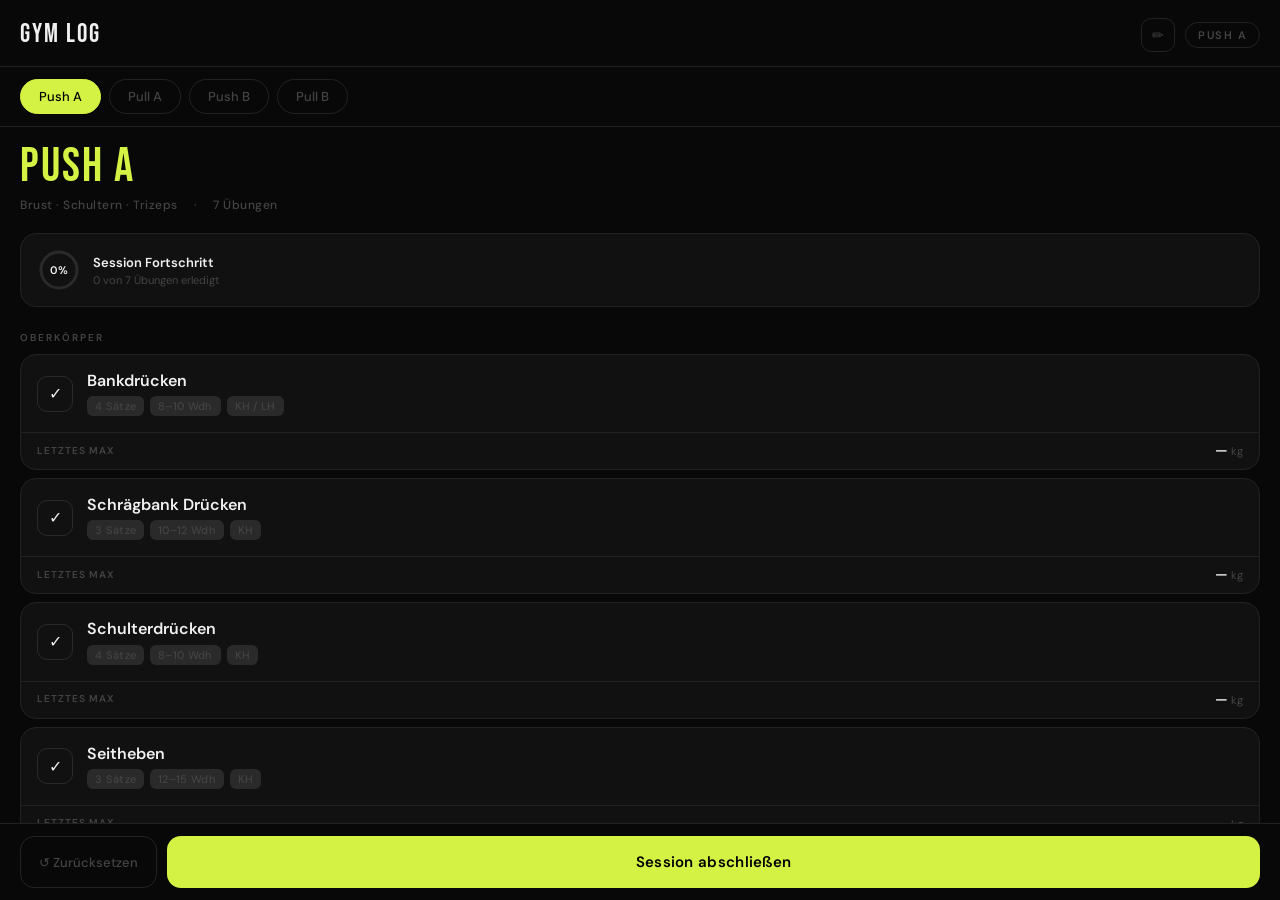
==== index.html @ f44f60a2 "feat: dynamic exercise rendering with edit mode + max weight" ====
<!DOCTYPE html>
<html lang="de">
<head>
<meta charset="UTF-8">
<meta name="viewport" content="width=device-width, initial-scale=1.0, maximum-scale=1.0, user-scalable=no">
<title>GYM LOG</title>
<link href="https://fonts.googleapis.com/css2?family=Bebas+Neue&family=DM+Sans:wght@300;400;500;600&display=swap" rel="stylesheet">
<link rel="stylesheet" href="style.css">
</head>
<body>

<!-- TOP BAR -->
<div class="topbar">
  <div class="logo">GYM LOG</div>
  <div class="topbar-right">
    <button class="btn-edit-mode" id="btn-edit-mode" onclick="toggleEditMode()" title="Bearbeiten">✏</button>
    <div class="session-badge" id="session-badge">Push A</div>
  </div>
</div>

<!-- TRAINING TABS -->
<div class="tab-row">
  <button class="tab push active" onclick="switchTab('pushA', this)">Push A</button>
  <button class="tab pull" onclick="switchTab('pullA', this)">Pull A</button>
  <button class="tab push" onclick="switchTab('pushB', this)">Push B</button>
  <button class="tab pull" onclick="switchTab('pullB', this)">Pull B</button>
</div>

<!-- MAIN CONTENT — panels populated by script.js -->
<div class="main" id="main-scroll">
  <div class="training-panel active" id="panel-pushA"></div>
  <div class="training-panel" id="panel-pullA"></div>
  <div class="training-panel" id="panel-pushB"></div>
  <div class="training-panel" id="panel-pullB"></div>
</div>

<!-- BOTTOM BAR -->
<div class="bottombar" id="bottombar">
  <div class="normal-btns">
    <button class="btn-reset" onclick="resetSession()">↺ Zurücksetzen</button>
    <button class="btn-done push" id="btn-finish" onclick="finishSession()">Session abschließen</button>
  </div>
  <button class="btn-done push edit-done-btn" onclick="toggleEditMode()">Fertig</button>
</div>

<!-- COMPLETION SCREEN -->
<div class="complete-screen" id="complete-screen">
  <div class="complete-emoji">💪</div>
  <div class="complete-title">FERTIG!</div>
  <div class="complete-sub">Starke Session.<br>Erhol dich gut und trink genug.</div>
  <button class="btn-back" onclick="closeComplete()">Zurück zum Plan</button>
</div>

<!-- EDIT SHEET OVERLAY -->
<div class="sheet-overlay" id="sheet-overlay" onclick="closeSheet()"></div>

<!-- EDIT SHEET -->
<div class="edit-sheet" id="edit-sheet">
  <div class="sheet-handle"></div>
  <div class="sheet-title" id="sheet-title">Übung bearbeiten</div>
  <div class="sheet-fields">
    <div class="field-group">
      <label class="field-label" for="edit-name">Name</label>
      <input class="field-input" type="text" id="edit-name" placeholder="Übungsname" autocomplete="off">
    </div>
    <div class="field-group">
      <label class="field-label" for="edit-sets">Sätze</label>
      <input class="field-input" type="text" id="edit-sets" placeholder="z.B. 3 Sätze" autocomplete="off">
    </div>
    <div class="field-group">
      <label class="field-label" for="edit-reps">Wiederholungen</label>
      <input class="field-input" type="text" id="edit-reps" placeholder="z.B. 10–12 Wdh" autocomplete="off">
    </div>
    <div class="field-group">
      <label class="field-label" for="edit-equip">Gerät</label>
      <input class="field-input" type="text" id="edit-equip" placeholder="z.B. KH, Maschine" autocomplete="off">
    </div>
  </div>
  <div class="sheet-actions">
    <button class="btn-delete-ex" id="btn-delete-ex" onclick="deleteExercise()">Löschen</button>
    <button class="btn-save-ex" id="btn-save-ex" onclick="saveExercise()">Speichern</button>
  </div>
</div>

<script src="script.js"></script>
</body>
</html>
---- style.css ----
:root {
    --bg:       #080808;
    --s1:       #111111;
    --s2:       #1a1a1a;
    --border:   #222222;
    --text:     #f0f0f0;
    --muted:    #444;
    --dim:      #2a2a2a;
    --push:     #d4f244;
    --pull:     #44f2c8;
    --done-bg:  rgba(212,242,68,0.07);
    --radius:   16px;
  }

  * { box-sizing: border-box; margin: 0; padding: 0; -webkit-tap-highlight-color: transparent; }

  html, body { height: 100%; overflow: hidden; }

  body {
    background: var(--bg);
    color: var(--text);
    font-family: 'DM Sans', sans-serif;
    display: flex;
    flex-direction: column;
  }

  /* ── TOP NAV ── */
  .topbar {
    flex-shrink: 0;
    display: flex;
    align-items: center;
    justify-content: space-between;
    padding: 18px 20px 14px;
    border-bottom: 1px solid var(--border);
    background: var(--bg);
  }

  .logo {
    font-family: 'Bebas Neue', sans-serif;
    font-size: 26px;
    letter-spacing: 2px;
    line-height: 1;
  }

  .session-badge {
    font-size: 11px;
    font-weight: 600;
    letter-spacing: 1.5px;
    text-transform: uppercase;
    padding: 5px 12px;
    border-radius: 20px;
    border: 1px solid var(--border);
    color: var(--muted);
  }

  /* ── TRAINING TABS ── */
  .tab-row {
    flex-shrink: 0;
    display: flex;
    gap: 8px;
    padding: 12px 20px;
    overflow-x: auto;
    scrollbar-width: none;
    border-bottom: 1px solid var(--border);
  }
  .tab-row::-webkit-scrollbar { display: none; }

  .tab {
    flex-shrink: 0;
    padding: 8px 18px;
    border-radius: 30px;
    border: 1px solid var(--border);
    background: none;
    color: var(--muted);
    font-family: 'DM Sans', sans-serif;
    font-size: 13px;
    font-weight: 500;
    cursor: pointer;
    transition: all 0.2s;
    white-space: nowrap;
  }

  .tab.push.active { background: var(--push); color: #000; border-color: var(--push); }
  .tab.pull.active { background: var(--pull); color: #000; border-color: var(--pull); }

  /* ── MAIN SCROLL AREA ── */
  .main {
    flex: 1;
    overflow-y: auto;
    -webkit-overflow-scrolling: touch;
    padding: 16px 20px 100px;
  }

  /* ── SESSION HEADER ── */
  .session-header {
    margin-bottom: 20px;
  }

  .session-title {
    font-family: 'Bebas Neue', sans-serif;
    font-size: 48px;
    letter-spacing: 2px;
    line-height: 1;
  }

  .session-meta {
    display: flex;
    align-items: center;
    gap: 16px;
    margin-top: 6px;
  }

  .session-meta span {
    font-size: 12px;
    color: var(--muted);
    font-weight: 500;
    letter-spacing: 0.5px;
  }

  .accent-push { color: var(--push); }
  .accent-pull { color: var(--pull); }

  /* ── OVERALL PROGRESS ── */
  .overall-progress {
    display: flex;
    align-items: center;
    gap: 12px;
    margin-bottom: 24px;
    padding: 14px 16px;
    background: var(--s1);
    border: 1px solid var(--border);
    border-radius: var(--radius);
  }

  .prog-ring {
    position: relative;
    width: 44px;
    height: 44px;
    flex-shrink: 0;
  }

  .prog-ring svg { transform: rotate(-90deg); }

  .prog-ring .ring-bg { fill: none; stroke: var(--dim); stroke-width: 3; }
  .prog-ring .ring-fill { fill: none; stroke-width: 3; stroke-linecap: round; transition: stroke-dashoffset 0.4s ease; }
  .prog-ring .ring-text {
    position: absolute; inset: 0;
    display: flex; align-items: center; justify-content: center;
    font-size: 11px; font-weight: 600; transform: rotate(0deg);
  }

  .prog-info { flex: 1; }
  .prog-label { font-size: 13px; font-weight: 600; }
  .prog-sub { font-size: 11px; color: var(--muted); margin-top: 2px; }

  /* ── GROUP LABEL ── */
  .group-label {
    font-size: 10px;
    font-weight: 600;
    color: var(--muted);
    text-transform: uppercase;
    letter-spacing: 2px;
    margin: 20px 0 10px;
  }

  /* ── EXERCISE CARD ── */
  .ex-card {
    background: var(--s1);
    border: 1px solid var(--border);
    border-radius: var(--radius);
    margin-bottom: 8px;
    overflow: hidden;
    transition: border-color 0.2s;
  }

  .ex-card.done {
    border-color: rgba(212,242,68,0.2);
    background: var(--done-bg);
  }

  .ex-main {
    display: flex;
    align-items: center;
    gap: 14px;
    padding: 16px;
    cursor: pointer;
    min-height: 72px;
  }

  /* Big tap target checkbox */
  .ex-check {
    width: 36px;
    height: 36px;
    border-radius: 10px;
    border: 1.5px solid var(--dim);
    flex-shrink: 0;
    display: flex;
    align-items: center;
    justify-content: center;
    transition: all 0.2s;
    font-size: 16px;
  }

  .ex-card.done .ex-check {
    background: var(--push);
    border-color: var(--push);
    color: #000;
  }

  .pull-card.done .ex-check {
    background: var(--pull);
    border-color: var(--pull);
  }

  .ex-info { flex: 1; min-width: 0; }

  .ex-name {
    font-size: 16px;
    font-weight: 600;
    line-height: 1.2;
    transition: color 0.2s;
  }

  .ex-card.done .ex-name { color: var(--muted); }

  .ex-sets-row {
    display: flex;
    gap: 6px;
    margin-top: 6px;
    flex-wrap: wrap;
  }

  .set-pill {
    font-size: 11px;
    font-weight: 500;
    padding: 3px 8px;
    border-radius: 6px;
    background: var(--dim);
    color: var(--muted);
    letter-spacing: 0.3px;
  }

  /* ── BOTTOM BAR ── */
  .bottombar {
    flex-shrink: 0;
    position: fixed;
    bottom: 0; left: 0; right: 0;
    padding: 12px 20px max(env(safe-area-inset-bottom), 12px);
    background: var(--bg);
    border-top: 1px solid var(--border);
    display: flex;
    gap: 10px;
  }

  .btn-reset {
    flex: 0 0 auto;
    padding: 0 18px;
    height: 52px;
    background: none;
    border: 1px solid var(--border);
    border-radius: 14px;
    color: var(--muted);
    font-family: 'DM Sans', sans-serif;
    font-size: 13px;
    font-weight: 500;
    cursor: pointer;
    transition: all 0.2s;
  }

  .btn-reset:active { border-color: var(--muted); color: var(--text); }

  .btn-done {
    flex: 1;
    height: 52px;
    border: none;
    border-radius: 14px;
    font-family: 'DM Sans', sans-serif;
    font-size: 15px;
    font-weight: 600;
    cursor: pointer;
    transition: all 0.2s;
    letter-spacing: 0.3px;
  }

  .btn-done.push { background: var(--push); color: #000; }
  .btn-done.pull { background: var(--pull); color: #000; }
  .btn-done:active { transform: scale(0.98); opacity: 0.9; }

  /* ── COMPLETION SCREEN ── */
  .complete-screen {
    display: none;
    position: fixed;
    inset: 0;
    background: var(--bg);
    z-index: 300;
    flex-direction: column;
    align-items: center;
    justify-content: center;
    padding: 40px;
    text-align: center;
  }

  .complete-screen.visible { display: flex; }

  .complete-emoji { font-size: 64px; margin-bottom: 24px; }

  .complete-title {
    font-family: 'Bebas Neue', sans-serif;
    font-size: 56px;
    letter-spacing: 3px;
    line-height: 1;
    margin-bottom: 12px;
  }

  .complete-sub { font-size: 16px; color: var(--muted); margin-bottom: 40px; line-height: 1.5; }

  .btn-back {
    padding: 16px 40px;
    background: var(--push);
    color: #000;
    border: none;
    border-radius: 14px;
    font-family: 'DM Sans', sans-serif;
    font-size: 15px;
    font-weight: 600;
    cursor: pointer;
  }

  /* ── MAX WEIGHT ROW ── */
  .ex-max-row {
    display: flex;
    align-items: center;
    justify-content: space-between;
    padding: 8px 16px 10px;
    border-top: 1px solid var(--border);
    cursor: pointer;
    transition: background 0.15s;
  }

  .ex-max-row:active { background: rgba(255,255,255,0.04); }

  .ex-card.done .ex-max-row { border-top-color: rgba(212,242,68,0.1); }
  .pull-card.done .ex-max-row { border-top-color: rgba(68,242,200,0.1); }

  .max-label {
    font-size: 10px;
    font-weight: 600;
    color: var(--muted);
    text-transform: uppercase;
    letter-spacing: 1px;
  }

  .max-value-wrap {
    display: flex;
    align-items: baseline;
    gap: 3px;
  }

  .max-value {
    font-size: 14px;
    font-weight: 600;
    color: var(--text);
  }

  .max-unit {
    font-size: 11px;
    color: var(--muted);
  }

  .max-input {
    width: 68px;
    background: var(--dim);
    border: 1px solid var(--muted);
    border-radius: 6px;
    color: var(--text);
    font-size: 14px;
    font-weight: 600;
    font-family: 'DM Sans', sans-serif;
    padding: 2px 8px;
    text-align: right;
    outline: none;
  }

  /* Panel visibility */
  .training-panel { display: none; }
  .training-panel.active { display: block; }

  /* Divider between groups */
  .group-divider { height: 1px; background: var(--border); margin: 20px 0 0; }

  /* ── TOPBAR EDIT BUTTON ── */
  .topbar-right {
    display: flex;
    align-items: center;
    gap: 10px;
  }

  .btn-edit-mode {
    width: 34px;
    height: 34px;
    border-radius: 10px;
    border: 1px solid var(--border);
    background: none;
    color: var(--muted);
    font-size: 14px;
    cursor: pointer;
    display: flex;
    align-items: center;
    justify-content: center;
    transition: all 0.2s;
    flex-shrink: 0;
  }

  .btn-edit-mode.active {
    background: var(--push);
    border-color: var(--push);
    color: #000;
  }

  /* ── EDIT MODE CARD ── */
  .ex-edit-btn {
    flex-shrink: 0;
    width: 34px;
    height: 34px;
    border-radius: 9px;
    background: var(--dim);
    border: 1px solid var(--border);
    display: flex;
    align-items: center;
    justify-content: center;
    font-size: 13px;
    cursor: pointer;
    color: var(--muted);
    transition: background 0.15s;
  }
  .ex-edit-btn:active { background: var(--s2); color: var(--text); }

  .btn-add-ex {
    width: 100%;
    margin-top: 8px;
    padding: 13px;
    background: none;
    border: 1px dashed var(--border);
    border-radius: var(--radius);
    color: var(--muted);
    font-family: 'DM Sans', sans-serif;
    font-size: 13px;
    font-weight: 500;
    cursor: pointer;
    text-align: center;
    transition: all 0.2s;
  }
  .btn-add-ex:active { border-color: var(--muted); color: var(--text); }

  /* ── BOTTOMBAR EDIT MODE ── */
  .normal-btns { display: flex; gap: 10px; flex: 1; }
  .edit-done-btn { display: none; }
  .bottombar.edit-mode .normal-btns { display: none; }
  .bottombar.edit-mode .edit-done-btn { display: block; flex: 1; }

  /* ── SHEET OVERLAY ── */
  .sheet-overlay {
    display: none;
    position: fixed;
    inset: 0;
    background: rgba(0, 0, 0, 0.55);
    z-index: 100;
  }
  .sheet-overlay.open { display: block; }

  /* ── EDIT SHEET ── */
  .edit-sheet {
    position: fixed;
    bottom: 0; left: 0; right: 0;
    background: var(--s1);
    border-top: 1px solid var(--border);
    border-radius: 20px 20px 0 0;
    padding: 16px 20px max(env(safe-area-inset-bottom), 24px);
    z-index: 150;
    transform: translateY(100%);
    transition: transform 0.3s cubic-bezier(0.32, 0.72, 0, 1);
  }
  .edit-sheet.open { transform: translateY(0); }

  .sheet-handle {
    width: 36px;
    height: 4px;
    background: var(--border);
    border-radius: 2px;
    margin: 0 auto 20px;
  }

  .sheet-title {
    font-family: 'Bebas Neue', sans-serif;
    font-size: 22px;
    letter-spacing: 1px;
    margin-bottom: 20px;
  }

  .sheet-fields {
    display: flex;
    flex-direction: column;
    gap: 12px;
    margin-bottom: 20px;
  }

  .field-group { display: flex; flex-direction: column; gap: 5px; }

  .field-label {
    font-size: 10px;
    font-weight: 600;
    color: var(--muted);
    text-transform: uppercase;
    letter-spacing: 1px;
  }

  .field-input {
    width: 100%;
    background: var(--s2);
    border: 1px solid var(--border);
    border-radius: 10px;
    color: var(--text);
    font-family: 'DM Sans', sans-serif;
    font-size: 15px;
    font-weight: 500;
    padding: 11px 14px;
    outline: none;
    transition: border-color 0.2s;
    -webkit-appearance: none;
  }
  .field-input:focus { border-color: var(--push); }

  .sheet-actions {
    display: flex;
    gap: 10px;
  }

  .btn-delete-ex {
    flex-shrink: 0;
    padding: 0 20px;
    height: 52px;
    background: none;
    border: 1px solid #e05555;
    border-radius: 14px;
    color: #e05555;
    font-family: 'DM Sans', sans-serif;
    font-size: 14px;
    font-weight: 500;
    cursor: pointer;
    transition: all 0.2s;
  }
  .btn-delete-ex:active { background: rgba(224, 85, 85, 0.1); }

  .btn-save-ex {
    flex: 1;
    height: 52px;
    background: var(--push);
    border: none;
    border-radius: 14px;
    color: #000;
    font-family: 'DM Sans', sans-serif;
    font-size: 15px;
    font-weight: 600;
    cursor: pointer;
    transition: all 0.2s;
  }
  .btn-save-ex:active { opacity: 0.9; transform: scale(0.98); }
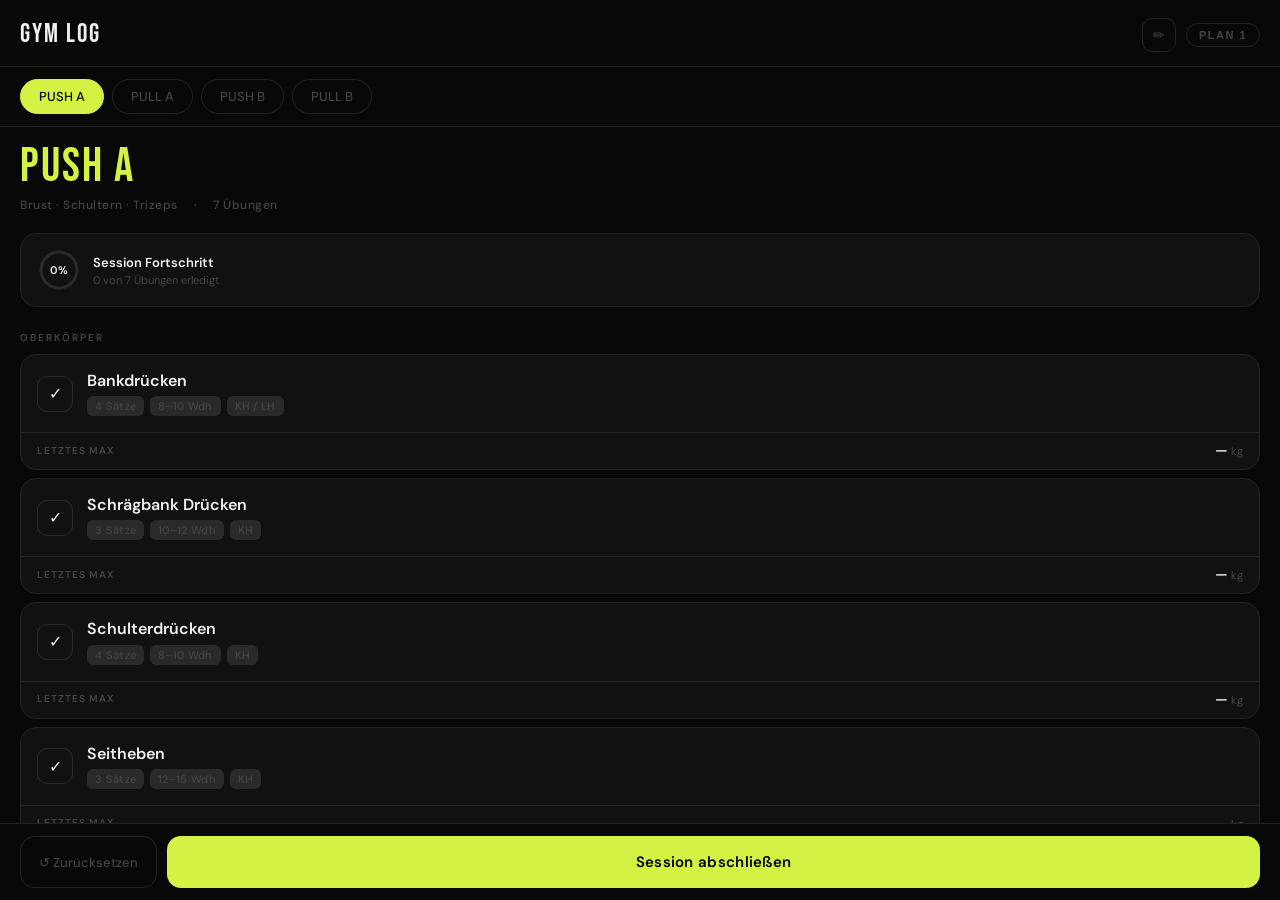
==== commit 0d2082e4: "feat: split into two separate plans with plan selector and exercise reordering - Plan 1: your 4-tab " ====
--- a/index.html
+++ b/index.html
@@ -6,15 +6,21 @@
 <title>GYM LOG</title>
 <link href="https://fonts.googleapis.com/css2?family=Bebas+Neue&family=DM+Sans:wght@300;400;500;600&display=swap" rel="stylesheet">
 <link rel="stylesheet" href="style.css">
+<link rel="manifest" href="manifest.json">
+<meta name="theme-color" content="#080808">
+<meta name="apple-mobile-web-app-capable" content="yes">
+<meta name="apple-mobile-web-app-status-bar-style" content="black-translucent">
+<link rel="apple-touch-icon" sizes="180x180" href="icons/icon-180.png">
+<link rel="icon" type="image/png" sizes="192x192" href="icons/icon-192.png">
 </head>
 <body>
 
 <!-- TOP BAR -->
 <div class="topbar">
-  <div class="logo">GYM LOG</div>
+  <div class="logo">Gym Log</div>
   <div class="topbar-right">
     <button class="btn-edit-mode" id="btn-edit-mode" onclick="toggleEditMode()" title="Bearbeiten">✏</button>
-    <div class="session-badge" id="session-badge">Push A</div>
+    <button class="plan-selector" id="plan-selector" onclick="switchPlan(activePlan === 'plan1' ? 'plan2' : 'plan1')">Plan 1</button>
   </div>
 </div>
 
@@ -83,5 +89,10 @@
 </div>
 
 <script src="script.js"></script>
+<script>
+  if ('serviceWorker' in navigator) {
+    navigator.serviceWorker.register('service-worker.js');
+  }
+</script>
 </body>
 </html>
--- a/style.css
+++ b/style.css
@@ -42,7 +42,7 @@
     line-height: 1;
   }
 
-  .session-badge {
+  .plan-selector {
     font-size: 11px;
     font-weight: 600;
     letter-spacing: 1.5px;
@@ -50,8 +50,12 @@
     padding: 5px 12px;
     border-radius: 20px;
     border: 1px solid var(--border);
-    color: var(--muted);
-  }
+    background: none;
+    color: var(--muted);
+    cursor: pointer;
+    transition: all 0.2s;
+  }
+  .plan-selector:active { border-color: var(--text); color: var(--text); }
 
   /* ── TRAINING TABS ── */
   .tab-row {
@@ -434,6 +438,27 @@
     transition: background 0.15s;
   }
   .ex-edit-btn:active { background: var(--s2); color: var(--text); }
+
+  .ex-reorder {
+    display: flex;
+    gap: 6px;
+    padding: 8px 16px 10px;
+    border-top: 1px solid var(--border);
+  }
+
+  .btn-move-ex {
+    flex: 1;
+    padding: 8px;
+    background: var(--dim);
+    border: 1px solid var(--border);
+    border-radius: 8px;
+    color: var(--muted);
+    font-size: 13px;
+    font-weight: 600;
+    cursor: pointer;
+    transition: all 0.15s;
+  }
+  .btn-move-ex:active { background: var(--s2); color: var(--text); }
 
   .btn-add-ex {
     width: 100%;
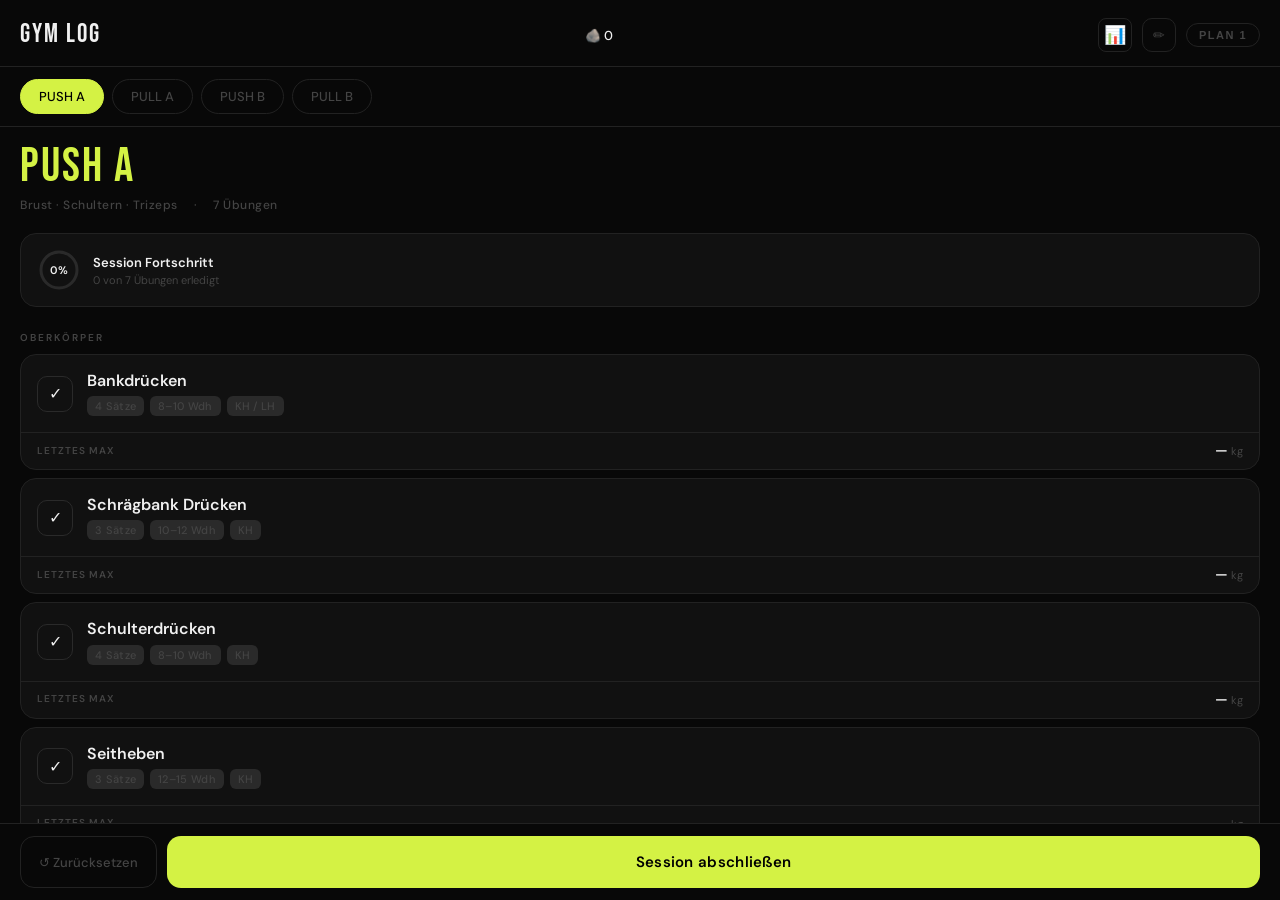
==== commit 2f033155: "feat: add test plan, session tracking with tier gamification, and history modal - Add plan3 (Test Pl" ====
--- a/index.html
+++ b/index.html
@@ -18,19 +18,16 @@
 <!-- TOP BAR -->
 <div class="topbar">
   <div class="logo">Gym Log</div>
+  <div id="streak-badge" class="streak-badge">🪨 0</div>
   <div class="topbar-right">
+    <button class="btn-history" id="btn-history" onclick="openHistoryModal()" title="Verlauf">📊</button>
     <button class="btn-edit-mode" id="btn-edit-mode" onclick="toggleEditMode()" title="Bearbeiten">✏</button>
-    <button class="plan-selector" id="plan-selector" onclick="switchPlan(activePlan === 'plan1' ? 'plan2' : 'plan1')">Plan 1</button>
+    <button class="plan-selector" id="plan-selector" onclick="switchPlan(activePlan === 'plan1' ? 'plan2' : activePlan === 'plan2' ? 'plan3' : 'plan1')">Plan 1</button>
   </div>
 </div>
 
-<!-- TRAINING TABS -->
-<div class="tab-row">
-  <button class="tab push active" onclick="switchTab('pushA', this)">Push A</button>
-  <button class="tab pull" onclick="switchTab('pullA', this)">Pull A</button>
-  <button class="tab push" onclick="switchTab('pushB', this)">Push B</button>
-  <button class="tab pull" onclick="switchTab('pullB', this)">Pull B</button>
-</div>
+<!-- TRAINING TABS — populated by script.js -->
+<div class="tab-row"></div>
 
 <!-- MAIN CONTENT — panels populated by script.js -->
 <div class="main" id="main-scroll">
@@ -38,6 +35,9 @@
   <div class="training-panel" id="panel-pullA"></div>
   <div class="training-panel" id="panel-pushB"></div>
   <div class="training-panel" id="panel-pullB"></div>
+  <div class="training-panel" id="panel-ganzkörper"></div>
+  <div class="training-panel" id="panel-testPushA"></div>
+  <div class="training-panel" id="panel-testPullA"></div>
 </div>
 
 <!-- BOTTOM BAR -->
@@ -53,6 +53,7 @@
 <div class="complete-screen" id="complete-screen">
   <div class="complete-emoji">💪</div>
   <div class="complete-title">FERTIG!</div>
+  <div class="complete-tier">🪨 0 Sessions</div>
   <div class="complete-sub">Starke Session.<br>Erhol dich gut und trink genug.</div>
   <button class="btn-back" onclick="closeComplete()">Zurück zum Plan</button>
 </div>
@@ -88,6 +89,15 @@
   </div>
 </div>
 
+<!-- HISTORY MODAL OVERLAY -->
+<div class="history-overlay" id="history-overlay" onclick="closeHistoryModal()"></div>
+
+<!-- HISTORY MODAL -->
+<div class="history-modal" id="history-modal">
+  <div class="modal-handle"></div>
+  <div class="modal-content"></div>
+</div>
+
 <script src="script.js"></script>
 <script>
   if ('serviceWorker' in navigator) {
--- a/style.css
+++ b/style.css
@@ -10,6 +10,19 @@
     --pull:     #44f2c8;
     --done-bg:  rgba(212,242,68,0.07);
     --radius:   16px;
+    --ease-out: cubic-bezier(0.23, 1, 0.32, 1);
+    --ease-drawer: cubic-bezier(0.32, 0.72, 0, 1);
+    --duration-fast: 150ms;
+    --duration-standard: 200ms;
+    --duration-drawer: 300ms;
+  }
+
+  @media (prefers-reduced-motion: reduce) {
+    :root {
+      --duration-fast: 0ms;
+      --duration-standard: 0ms;
+      --duration-drawer: 0ms;
+    }
   }
 
   * { box-sizing: border-box; margin: 0; padding: 0; -webkit-tap-highlight-color: transparent; }
@@ -53,9 +66,9 @@
     background: none;
     color: var(--muted);
     cursor: pointer;
-    transition: all 0.2s;
-  }
-  .plan-selector:active { border-color: var(--text); color: var(--text); }
+    transition: color var(--duration-standard) var(--ease-out), border-color var(--duration-standard) var(--ease-out), transform var(--duration-fast) var(--ease-out);
+  }
+  .plan-selector:active { border-color: var(--text); color: var(--text); transform: scale(0.96); }
 
   /* ── TRAINING TABS ── */
   .tab-row {
@@ -80,12 +93,29 @@
     font-size: 13px;
     font-weight: 500;
     cursor: pointer;
-    transition: all 0.2s;
+    transition: background var(--duration-standard) var(--ease-out), color var(--duration-standard) var(--ease-out), border-color var(--duration-standard) var(--ease-out), transform var(--duration-fast) var(--ease-out);
     white-space: nowrap;
   }
 
-  .tab.push.active { background: var(--push); color: #000; border-color: var(--push); }
-  .tab.pull.active { background: var(--pull); color: #000; border-color: var(--pull); }
+  .tab:active { transform: scale(0.96); }
+  .tab.push.active {
+    background: var(--push);
+    color: #000;
+    border-color: var(--push);
+    animation: tabBounce 0.4s cubic-bezier(0.68, -0.55, 0.265, 1.55);
+  }
+  .tab.pull.active {
+    background: var(--pull);
+    color: #000;
+    border-color: var(--pull);
+    animation: tabBounce 0.4s cubic-bezier(0.68, -0.55, 0.265, 1.55);
+  }
+
+  @keyframes tabBounce {
+    0% { transform: scale(0.8) translateY(-5px); }
+    70% { transform: scale(1.05) translateY(2px); }
+    100% { transform: scale(1) translateY(0); }
+  }
 
   /* ── MAIN SCROLL AREA ── */
   .main {
@@ -146,13 +176,27 @@
   .prog-ring svg { transform: rotate(-90deg); }
 
   .prog-ring .ring-bg { fill: none; stroke: var(--dim); stroke-width: 3; }
-  .prog-ring .ring-fill { fill: none; stroke-width: 3; stroke-linecap: round; transition: stroke-dashoffset 0.4s ease; }
+  .prog-ring .ring-fill {
+    fill: none;
+    stroke-width: 3;
+    stroke-linecap: round;
+    transition: stroke-dashoffset var(--duration-standard) var(--ease-out);
+  }
+  .prog-ring:has(.ring-fill[style*="stroke-dashoffset"]) {
+    animation: ringPulse 0.5s ease-out;
+  }
   .prog-ring .ring-text {
     position: absolute; inset: 0;
     display: flex; align-items: center; justify-content: center;
     font-size: 11px; font-weight: 600; transform: rotate(0deg);
   }
 
+  @keyframes ringPulse {
+    0% { filter: drop-shadow(0 0 2px currentColor); }
+    50% { filter: drop-shadow(0 0 6px currentColor); }
+    100% { filter: drop-shadow(0 0 2px currentColor); }
+  }
+
   .prog-info { flex: 1; }
   .prog-label { font-size: 13px; font-weight: 600; }
   .prog-sub { font-size: 11px; color: var(--muted); margin-top: 2px; }
@@ -174,7 +218,7 @@
     border-radius: var(--radius);
     margin-bottom: 8px;
     overflow: hidden;
-    transition: border-color 0.2s;
+    transition: border-color var(--duration-standard) var(--ease-out), background var(--duration-standard) var(--ease-out);
   }
 
   .ex-card.done {
@@ -201,7 +245,7 @@
     display: flex;
     align-items: center;
     justify-content: center;
-    transition: all 0.2s;
+    transition: all 0.3s cubic-bezier(0.68, -0.55, 0.265, 1.55);
     font-size: 16px;
   }
 
@@ -209,11 +253,19 @@
     background: var(--push);
     border-color: var(--push);
     color: #000;
+    animation: popCheck 0.4s cubic-bezier(0.68, -0.55, 0.265, 1.55);
   }
 
   .pull-card.done .ex-check {
     background: var(--pull);
     border-color: var(--pull);
+    animation: popCheck 0.4s cubic-bezier(0.68, -0.55, 0.265, 1.55);
+  }
+
+  @keyframes popCheck {
+    0% { transform: scale(0.5) rotate(-180deg); }
+    70% { transform: scale(1.15); }
+    100% { transform: scale(1) rotate(0deg); }
   }
 
   .ex-info { flex: 1; min-width: 0; }
@@ -268,10 +320,10 @@
     font-size: 13px;
     font-weight: 500;
     cursor: pointer;
-    transition: all 0.2s;
-  }
-
-  .btn-reset:active { border-color: var(--muted); color: var(--text); }
+    transition: color var(--duration-standard) var(--ease-out), border-color var(--duration-standard) var(--ease-out), transform var(--duration-fast) var(--ease-out);
+  }
+
+  .btn-reset:active { border-color: var(--muted); color: var(--text); transform: scale(0.97); }
 
   .btn-done {
     flex: 1;
@@ -282,31 +334,56 @@
     font-size: 15px;
     font-weight: 600;
     cursor: pointer;
-    transition: all 0.2s;
+    transition: background var(--duration-standard) var(--ease-out), transform var(--duration-fast) var(--ease-out);
     letter-spacing: 0.3px;
   }
 
   .btn-done.push { background: var(--push); color: #000; }
   .btn-done.pull { background: var(--pull); color: #000; }
-  .btn-done:active { transform: scale(0.98); opacity: 0.9; }
+  .btn-done:active { transform: scale(0.95); box-shadow: 0 8px 16px rgba(0,0,0,0.4); }
 
   /* ── COMPLETION SCREEN ── */
   .complete-screen {
-    display: none;
     position: fixed;
     inset: 0;
     background: var(--bg);
     z-index: 300;
+    display: flex;
     flex-direction: column;
     align-items: center;
     justify-content: center;
     padding: 40px;
     text-align: center;
-  }
-
-  .complete-screen.visible { display: flex; }
-
-  .complete-emoji { font-size: 64px; margin-bottom: 24px; }
+    opacity: 0;
+    transform: scale(0.95);
+    pointer-events: none;
+    transition: opacity var(--duration-drawer) var(--ease-out), transform var(--duration-drawer) var(--ease-out);
+  }
+
+  .complete-screen.visible {
+    opacity: 1;
+    transform: scale(1);
+    pointer-events: auto;
+  }
+
+  .complete-emoji {
+    font-size: 80px;
+    margin-bottom: 16px;
+  }
+
+  .complete-tier {
+    font-size: 16px;
+    font-weight: 500;
+    color: var(--push);
+    margin-bottom: 20px;
+    animation: bounce 0.6s cubic-bezier(0.68, -0.55, 0.265, 1.55);
+  }
+
+  @keyframes bounce {
+    0% { transform: scale(0) translateY(40px); opacity: 0; }
+    50% { opacity: 1; }
+    100% { transform: scale(1) translateY(0); }
+  }
 
   .complete-title {
     font-family: 'Bebas Neue', sans-serif;
@@ -314,6 +391,12 @@
     letter-spacing: 3px;
     line-height: 1;
     margin-bottom: 12px;
+    animation: fadeInUp 0.6s ease-out 0.1s both;
+  }
+
+  @keyframes fadeInUp {
+    from { opacity: 0; transform: translateY(20px); }
+    to { opacity: 1; transform: translateY(0); }
   }
 
   .complete-sub { font-size: 16px; color: var(--muted); margin-bottom: 40px; line-height: 1.5; }
@@ -328,7 +411,10 @@
     font-size: 15px;
     font-weight: 600;
     cursor: pointer;
-  }
+    transition: transform var(--duration-fast) var(--ease-out);
+  }
+
+  .btn-back:active { transform: scale(0.97); }
 
   /* ── MAX WEIGHT ROW ── */
   .ex-max-row {
@@ -338,7 +424,7 @@
     padding: 8px 16px 10px;
     border-top: 1px solid var(--border);
     cursor: pointer;
-    transition: background 0.15s;
+    transition: background var(--duration-fast) var(--ease-out);
   }
 
   .ex-max-row:active { background: rgba(255,255,255,0.04); }
@@ -385,19 +471,105 @@
     outline: none;
   }
 
-  /* Panel visibility */
-  .training-panel { display: none; }
-  .training-panel.active { display: block; }
+  /* Panel visibility and transitions */
+  .training-panel {
+    display: none;
+    animation: panelExit 250ms var(--ease-out) forwards;
+  }
+  .training-panel.active {
+    display: block;
+    animation: panelEnter 250ms var(--ease-out) forwards;
+  }
+  .training-panel.plan-switch {
+    animation: panelExitPlan 350ms var(--ease-out) forwards;
+  }
+  .training-panel.active.plan-switch {
+    animation: panelEnterPlan 350ms var(--ease-out) forwards;
+  }
+
+  @keyframes panelEnter {
+    from {
+      opacity: 0;
+      transform: translateX(24px);
+    }
+    to {
+      opacity: 1;
+      transform: translateX(0);
+    }
+  }
+
+  @keyframes panelExit {
+    from {
+      opacity: 1;
+      transform: translateX(0);
+    }
+    to {
+      opacity: 0;
+      transform: translateX(-24px);
+    }
+  }
+
+  @keyframes panelEnterPlan {
+    from {
+      opacity: 0;
+      transform: scale(0.98);
+      filter: blur(4px);
+    }
+    to {
+      opacity: 1;
+      transform: scale(1);
+      filter: blur(0);
+    }
+  }
+
+  @keyframes panelExitPlan {
+    from {
+      opacity: 1;
+      transform: scale(1);
+      filter: blur(0);
+    }
+    to {
+      opacity: 0;
+      transform: scale(0.98);
+      filter: blur(4px);
+    }
+  }
 
   /* Divider between groups */
   .group-divider { height: 1px; background: var(--border); margin: 20px 0 0; }
 
+  /* ── STREAK BADGE ── */
+  .streak-badge {
+    font-size: 13px;
+    font-weight: 500;
+    padding: 4px 0;
+    color: var(--text);
+    flex: 1;
+    text-align: center;
+  }
+
   /* ── TOPBAR EDIT BUTTON ── */
   .topbar-right {
     display: flex;
     align-items: center;
     gap: 10px;
   }
+
+  .btn-history {
+    width: 34px;
+    height: 34px;
+    display: flex;
+    align-items: center;
+    justify-content: center;
+    font-size: 18px;
+    background: none;
+    border: 1px solid var(--border);
+    border-radius: 8px;
+    color: var(--text);
+    cursor: pointer;
+    transition: border-color var(--duration-standard) var(--ease-out), transform var(--duration-fast) var(--ease-out);
+  }
+  .btn-history:active { border-color: var(--text); transform: scale(0.96); }
 
   .btn-edit-mode {
     width: 34px;
@@ -411,10 +583,11 @@
     display: flex;
     align-items: center;
     justify-content: center;
-    transition: all 0.2s;
+    transition: background var(--duration-standard) var(--ease-out), border-color var(--duration-standard) var(--ease-out), color var(--duration-standard) var(--ease-out), transform var(--duration-fast) var(--ease-out);
     flex-shrink: 0;
   }
 
+  .btn-edit-mode:active { transform: scale(0.96); }
   .btn-edit-mode.active {
     background: var(--push);
     border-color: var(--push);
@@ -435,9 +608,9 @@
     font-size: 13px;
     cursor: pointer;
     color: var(--muted);
-    transition: background 0.15s;
-  }
-  .ex-edit-btn:active { background: var(--s2); color: var(--text); }
+    transition: background var(--duration-fast) var(--ease-out), color var(--duration-fast) var(--ease-out), transform var(--duration-fast) var(--ease-out);
+  }
+  .ex-edit-btn:active { background: var(--s2); color: var(--text); transform: scale(0.96); }
 
   .ex-reorder {
     display: flex;
@@ -456,9 +629,9 @@
     font-size: 13px;
     font-weight: 600;
     cursor: pointer;
-    transition: all 0.15s;
-  }
-  .btn-move-ex:active { background: var(--s2); color: var(--text); }
+    transition: background var(--duration-fast) var(--ease-out), color var(--duration-fast) var(--ease-out), transform var(--duration-fast) var(--ease-out);
+  }
+  .btn-move-ex:active { background: var(--s2); color: var(--text); transform: scale(0.96); }
 
   .btn-add-ex {
     width: 100%;
@@ -473,9 +646,9 @@
     font-weight: 500;
     cursor: pointer;
     text-align: center;
-    transition: all 0.2s;
-  }
-  .btn-add-ex:active { border-color: var(--muted); color: var(--text); }
+    transition: border-color var(--duration-standard) var(--ease-out), color var(--duration-standard) var(--ease-out), transform var(--duration-fast) var(--ease-out);
+  }
+  .btn-add-ex:active { border-color: var(--muted); color: var(--text); transform: scale(0.97); }
 
   /* ── BOTTOMBAR EDIT MODE ── */
   .normal-btns { display: flex; gap: 10px; flex: 1; }
@@ -485,13 +658,18 @@
 
   /* ── SHEET OVERLAY ── */
   .sheet-overlay {
-    display: none;
     position: fixed;
     inset: 0;
     background: rgba(0, 0, 0, 0.55);
     z-index: 100;
-  }
-  .sheet-overlay.open { display: block; }
+    opacity: 0;
+    pointer-events: none;
+    transition: opacity var(--duration-standard) var(--ease-out);
+  }
+  .sheet-overlay.open {
+    opacity: 1;
+    pointer-events: auto;
+  }
 
   /* ── EDIT SHEET ── */
   .edit-sheet {
@@ -503,9 +681,18 @@
     padding: 16px 20px max(env(safe-area-inset-bottom), 24px);
     z-index: 150;
     transform: translateY(100%);
-    transition: transform 0.3s cubic-bezier(0.32, 0.72, 0, 1);
-  }
-  .edit-sheet.open { transform: translateY(0); }
+    transition: transform var(--duration-drawer) var(--ease-drawer);
+  }
+  .edit-sheet.open {
+    transform: translateY(0);
+    animation: sheetBounce 0.5s cubic-bezier(0.68, -0.55, 0.265, 1.55);
+  }
+
+  @keyframes sheetBounce {
+    0% { transform: translateY(20px); opacity: 0.8; }
+    70% { transform: translateY(-8px); }
+    100% { transform: translateY(0); opacity: 1; }
+  }
 
   .sheet-handle {
     width: 36px;
@@ -550,10 +737,10 @@
     font-weight: 500;
     padding: 11px 14px;
     outline: none;
-    transition: border-color 0.2s;
+    transition: border-color var(--duration-standard) var(--ease-out), background var(--duration-standard) var(--ease-out);
     -webkit-appearance: none;
   }
-  .field-input:focus { border-color: var(--push); }
+  .field-input:focus { border-color: var(--push); background: var(--s1); }
 
   .sheet-actions {
     display: flex;
@@ -572,9 +759,9 @@
     font-size: 14px;
     font-weight: 500;
     cursor: pointer;
-    transition: all 0.2s;
-  }
-  .btn-delete-ex:active { background: rgba(224, 85, 85, 0.1); }
+    transition: background var(--duration-standard) var(--ease-out), color var(--duration-standard) var(--ease-out), transform var(--duration-fast) var(--ease-out);
+  }
+  .btn-delete-ex:active { background: rgba(224, 85, 85, 0.1); transform: scale(0.97); }
 
   .btn-save-ex {
     flex: 1;
@@ -587,6 +774,127 @@
     font-size: 15px;
     font-weight: 600;
     cursor: pointer;
-    transition: all 0.2s;
-  }
-  .btn-save-ex:active { opacity: 0.9; transform: scale(0.98); }+    transition: background var(--duration-standard) var(--ease-out), transform var(--duration-fast) var(--ease-out);
+  }
+  .btn-save-ex:active { transform: scale(0.97); }
+
+  /* ── HISTORY MODAL ── */
+  .history-overlay {
+    position: fixed;
+    inset: 0;
+    background: rgba(0, 0, 0, 0.5);
+    z-index: 200;
+    opacity: 0;
+    pointer-events: none;
+    transition: opacity var(--duration-drawer) var(--ease-out);
+  }
+  .history-overlay.open {
+    opacity: 1;
+    pointer-events: auto;
+  }
+
+  .history-modal {
+    position: fixed;
+    bottom: 0; left: 0; right: 0;
+    background: var(--s1);
+    border-top: 1px solid var(--border);
+    border-radius: 20px 20px 0 0;
+    padding: 0;
+    z-index: 250;
+    transform: translateY(100%);
+    transition: transform var(--duration-drawer) var(--ease-drawer);
+    max-height: 80vh;
+    display: flex;
+    flex-direction: column;
+  }
+  .history-modal.open {
+    transform: translateY(0);
+  }
+
+  .modal-handle {
+    width: 40px;
+    height: 4px;
+    background: var(--border);
+    border-radius: 2px;
+    margin: 12px auto;
+  }
+
+  .modal-content {
+    overflow-y: auto;
+    padding: 0 20px 24px;
+  }
+
+  .history-header {
+    border-bottom: 1px solid var(--border);
+    padding-bottom: 16px;
+    margin-bottom: 16px;
+  }
+
+  .history-stats {
+    display: flex;
+    flex-direction: column;
+    gap: 8px;
+  }
+
+  .stat-row {
+    display: flex;
+    justify-content: space-between;
+    align-items: center;
+  }
+
+  .stat-label {
+    font-size: 12px;
+    color: var(--muted);
+    text-transform: uppercase;
+    letter-spacing: 0.5px;
+  }
+
+  .stat-value {
+    font-size: 16px;
+    font-weight: 600;
+    color: var(--text);
+  }
+
+  .history-list {
+    display: flex;
+    flex-direction: column;
+    gap: 12px;
+  }
+
+  .history-empty {
+    padding: 24px 0;
+    text-align: center;
+    color: var(--muted);
+    font-size: 13px;
+  }
+
+  .history-entry {
+    padding: 12px;
+    background: var(--s2);
+    border: 1px solid var(--border);
+    border-radius: 12px;
+  }
+
+  .entry-main {
+    display: flex;
+    flex-direction: column;
+    gap: 4px;
+  }
+
+  .entry-session {
+    font-size: 14px;
+    font-weight: 600;
+    color: var(--text);
+  }
+
+  .entry-meta {
+    font-size: 12px;
+    color: var(--muted);
+  }
+
+  .entry-tier {
+    font-size: 12px;
+    color: var(--push);
+    margin-top: 4px;
+    font-weight: 500;
+  }
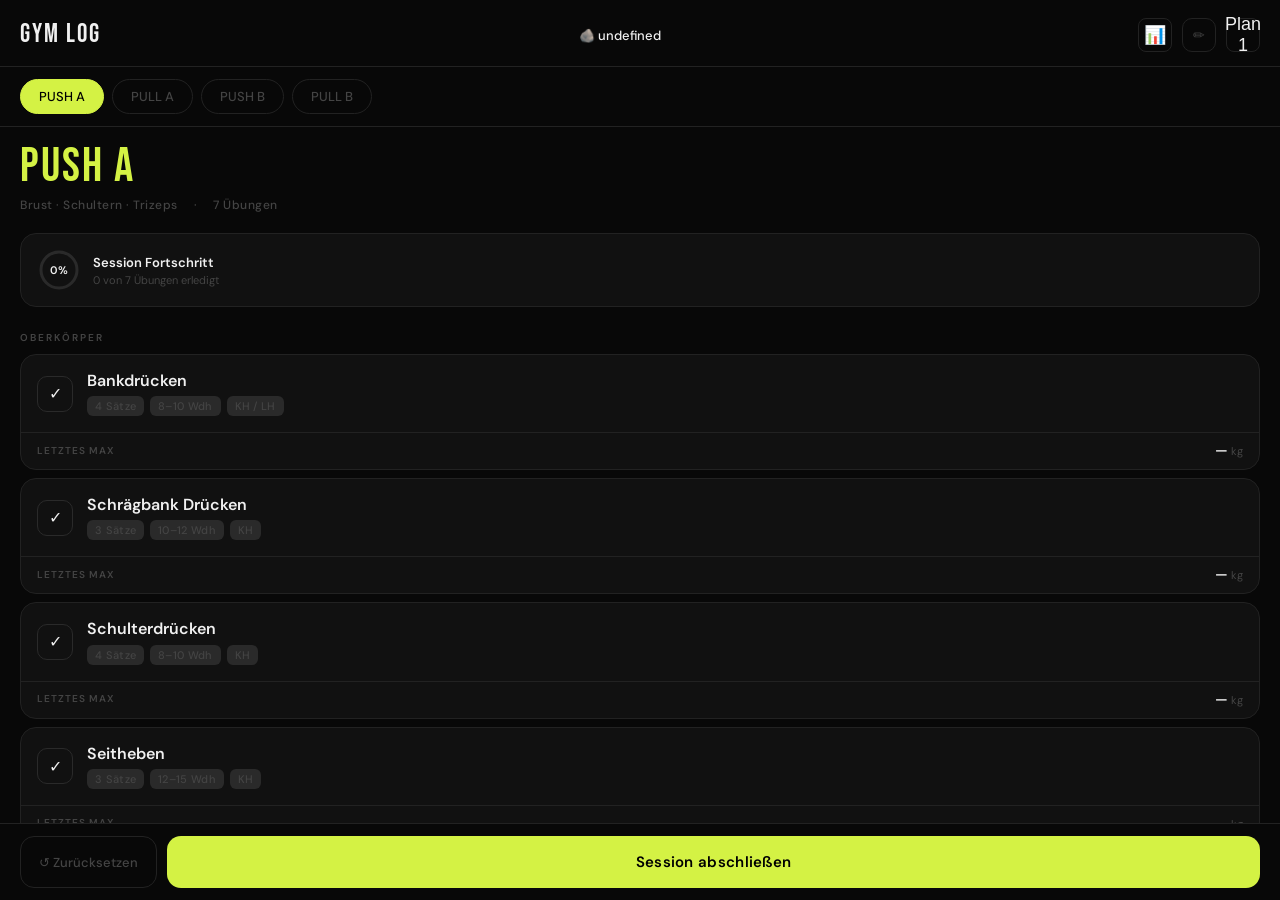
==== commit 162aba2c: "feat: per-plan session tracking and plan selector modal - Change session counter to track per-plan i" ====
--- a/index.html
+++ b/index.html
@@ -3,7 +3,7 @@
 <head>
 <meta charset="UTF-8">
 <meta name="viewport" content="width=device-width, initial-scale=1.0, maximum-scale=1.0, user-scalable=no">
-<title>GYM LOG</title>
+<title>Gym Log</title>
 <link href="https://fonts.googleapis.com/css2?family=Bebas+Neue&family=DM+Sans:wght@300;400;500;600&display=swap" rel="stylesheet">
 <link rel="stylesheet" href="style.css">
 <link rel="manifest" href="manifest.json">
@@ -22,7 +22,7 @@
   <div class="topbar-right">
     <button class="btn-history" id="btn-history" onclick="openHistoryModal()" title="Verlauf">📊</button>
     <button class="btn-edit-mode" id="btn-edit-mode" onclick="toggleEditMode()" title="Bearbeiten">✏</button>
-    <button class="plan-selector" id="plan-selector" onclick="switchPlan(activePlan === 'plan1' ? 'plan2' : activePlan === 'plan2' ? 'plan3' : 'plan1')">Plan 1</button>
+    <button class="btn-plan-selector" id="plan-selector" onclick="openPlanSelector()" title="Plan wechseln">📋</button>
   </div>
 </div>
 
@@ -98,6 +98,16 @@
   <div class="modal-content"></div>
 </div>
 
+<!-- PLAN SELECTOR OVERLAY -->
+<div class="plan-selector-overlay" id="plan-selector-overlay" onclick="closePlanSelector()"></div>
+
+<!-- PLAN SELECTOR MODAL -->
+<div class="plan-selector-modal" id="plan-selector-modal">
+  <div class="modal-handle"></div>
+  <div class="modal-title">Wähle einen Plan</div>
+  <div class="modal-content"></div>
+</div>
+
 <script src="script.js"></script>
 <script>
   if ('serviceWorker' in navigator) {
--- a/style.css
+++ b/style.css
@@ -555,7 +555,7 @@
     gap: 10px;
   }
 
-  .btn-history {
+  .btn-history, .btn-plan-selector {
     width: 34px;
     height: 34px;
     display: flex;
@@ -569,7 +569,7 @@
     cursor: pointer;
     transition: border-color var(--duration-standard) var(--ease-out), transform var(--duration-fast) var(--ease-out);
   }
-  .btn-history:active { border-color: var(--text); transform: scale(0.96); }
+  .btn-history:active, .btn-plan-selector:active { border-color: var(--text); transform: scale(0.96); }
 
   .btn-edit-mode {
     width: 34px;
@@ -897,4 +897,144 @@
     color: var(--push);
     margin-top: 4px;
     font-weight: 500;
+  }
+
+  /* ── PLAN SELECTOR MODAL ── */
+  .plan-selector-overlay {
+    position: fixed;
+    inset: 0;
+    background: rgba(0, 0, 0, 0.5);
+    z-index: 220;
+    opacity: 0;
+    pointer-events: none;
+    transition: opacity var(--duration-drawer) var(--ease-out);
+  }
+  .plan-selector-overlay.open {
+    opacity: 1;
+    pointer-events: auto;
+  }
+
+  .plan-selector-modal {
+    position: fixed;
+    bottom: 0; left: 0; right: 0;
+    background: var(--s1);
+    border-top: 1px solid var(--border);
+    border-radius: 20px 20px 0 0;
+    padding: 0;
+    z-index: 260;
+    transform: translateY(100%);
+    transition: transform var(--duration-drawer) var(--ease-drawer);
+    max-height: 80vh;
+    display: flex;
+    flex-direction: column;
+  }
+  .plan-selector-modal.open {
+    transform: translateY(0);
+  }
+
+  .plan-selector-modal .modal-handle {
+    width: 40px;
+    height: 4px;
+    background: var(--border);
+    border-radius: 2px;
+    margin: 12px auto;
+  }
+
+  .plan-selector-modal .modal-title {
+    font-family: 'Bebas Neue', sans-serif;
+    font-size: 18px;
+    letter-spacing: 1px;
+    padding: 0 20px 12px;
+    color: var(--text);
+  }
+
+  .plan-selector-modal .modal-content {
+    overflow-y: auto;
+    padding: 0 20px;
+    flex: 1;
+  }
+
+  .plan-list {
+    display: flex;
+    flex-direction: column;
+    gap: 12px;
+    margin-bottom: 16px;
+  }
+
+  .plan-item {
+    display: flex;
+    align-items: center;
+    justify-content: space-between;
+    padding: 14px 12px;
+    background: var(--s2);
+    border: 1px solid var(--border);
+    border-radius: 12px;
+    transition: background var(--duration-standard) var(--ease-out), border-color var(--duration-standard) var(--ease-out);
+  }
+  .plan-item.active {
+    background: rgba(212, 242, 68, 0.08);
+    border-color: var(--push);
+  }
+
+  .plan-info {
+    flex: 1;
+    display: flex;
+    flex-direction: column;
+    gap: 3px;
+  }
+
+  .plan-name {
+    font-size: 14px;
+    font-weight: 600;
+    color: var(--text);
+  }
+
+  .plan-stat {
+    font-size: 11px;
+    color: var(--muted);
+  }
+
+  .btn-select-plan {
+    margin-left: 12px;
+    padding: 6px 14px;
+    background: var(--push);
+    border: none;
+    border-radius: 8px;
+    color: #000;
+    font-family: 'DM Sans', sans-serif;
+    font-size: 12px;
+    font-weight: 600;
+    cursor: pointer;
+    transition: background var(--duration-standard) var(--ease-out), transform var(--duration-fast) var(--ease-out);
+    white-space: nowrap;
+  }
+  .btn-select-plan:active { transform: scale(0.95); }
+
+  .plan-actions {
+    padding: 12px 20px 24px;
+    border-top: 1px solid var(--border);
+  }
+
+  .btn-create-plan {
+    width: 100%;
+    padding: 12px;
+    background: none;
+    border: 1px dashed var(--border);
+    border-radius: 12px;
+    color: var(--text);
+    font-family: 'DM Sans', sans-serif;
+    font-size: 14px;
+    font-weight: 500;
+    cursor: pointer;
+    transition: background var(--duration-standard) var(--ease-out), border-color var(--duration-standard) var(--ease-out), transform var(--duration-fast) var(--ease-out);
+  }
+  .btn-create-plan:active { background: rgba(212, 242, 68, 0.1); transform: scale(0.98); }
+
+  .history-plan-name {
+    font-size: 12px;
+    font-weight: 600;
+    color: var(--muted);
+    text-transform: uppercase;
+    letter-spacing: 0.5px;
+    margin-bottom: 8px;
   }
